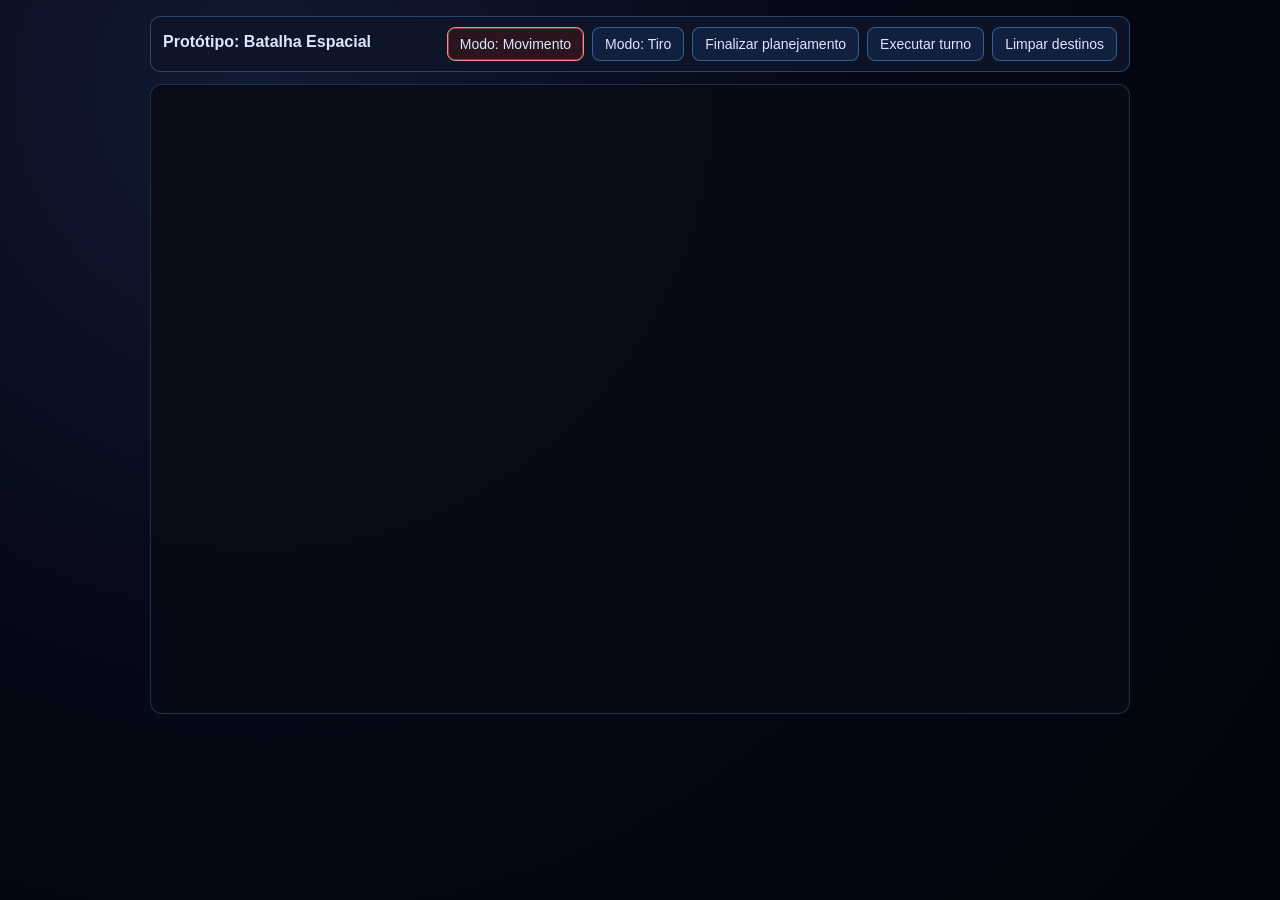
==== jogo-online/frontend/index.html @ dfd63add "Refactor HTML structure and update button labels" ====
<!DOCTYPE html>
<html lang="pt-BR">
<head>
  <meta charset="UTF-8" />
  <title>Batalha Espacial – Protótipo</title>
  <link rel="stylesheet" href="style.css">
</head>
<body>
  <div class="top-bar">
    <div>
      <strong>Protótipo: Batalha Espacial</strong>
      <div class="hint" id="turnStatus"></div>
    </div>
    <div class="controls">
      <button id="modeMove" class="active">Modo: Movimento</button>
      <button id="modeFire">Modo: Tiro</button>
      <button id="finishPlanning">Finalizar planejamento</button>
      <button id="executeTurn">Executar turno</button>
      <button id="clearDestinations">Limpar destinos</button>
    </div>
  </div>
  <div class="arena-wrap">
    <canvas id="spaceCanvas"></canvas>
  </div>
  <div class="legend" id="legend"></div>

  <script src="../game/engine.js"></script>
  <script src="ui.js"></script>
</body>
</html>
---- jogo-online/frontend/style.css ----
:root {
  --bg: #050816;
  --panel: #0f1629;
  --text: #dbe7ff;
  --accent: #58a6ff;
  --accent-2: #8bffcf;
  --danger: #ff8a8a;
}

* { box-sizing: border-box; }

body {
  margin: 0;
  min-height: 100vh;
  font-family: Arial, sans-serif;
  background: radial-gradient(circle at 20% 10%, #111a33 0%, var(--bg) 45%, #02040c 100%);
  color: var(--text);
  display: flex;
  flex-direction: column;
  align-items: center;
  padding: 16px;
  gap: 12px;
}

.top-bar {
  width: min(980px, 100%);
  display: flex;
  flex-wrap: wrap;
  justify-content: space-between;
  align-items: center;
  gap: 10px;
  background: rgba(15, 22, 41, 0.9);
  border: 1px solid rgba(88, 166, 255, 0.35);
  border-radius: 10px;
  padding: 10px 12px;
  backdrop-filter: blur(2px);
}

.controls {
  display: flex;
  gap: 8px;
  flex-wrap: wrap;
}

button, .link-btn {
  border: 1px solid rgba(88, 166, 255, 0.45);
  background: #12203f;
  color: var(--text);
  padding: 8px 12px;
  border-radius: 8px;
  cursor: pointer;
  text-decoration: none;
  font-size: 14px;
  transition: transform 0.08s ease, border-color 0.2s ease;
}

button:hover, .link-btn:hover {
  border-color: var(--accent-2);
  transform: translateY(-1px);
}

button.active {
  border-color: #ff8a8a;
  box-shadow: inset 0 0 0 1px rgba(255, 138, 138, 0.35);
  background: #2b1620;
}

button:disabled {
  opacity: 0.5;
  cursor: not-allowed;
  transform: none;
}

.hint {
  font-size: 13px;
  opacity: 0.9;
}

#turnStatus {
  font-weight: 700;
  letter-spacing: 0.2px;
  padding: 2px 0;
}

#turnStatus.turn-p1 { color: #8cc9ff; text-shadow: 0 0 10px rgba(88, 166, 255, 0.5); }
#turnStatus.turn-p2 { color: #ffb0b0; text-shadow: 0 0 10px rgba(255, 138, 138, 0.45); }
#turnStatus.turn-ready { color: #8bffcf; text-shadow: 0 0 10px rgba(139, 255, 207, 0.55); }

.arena-wrap {
  width: min(980px, 100%);
  background: rgba(8, 12, 22, 0.92);
  border: 1px solid rgba(88, 166, 255, 0.25);
  border-radius: 12px;
  padding: 8px;
}

canvas {
  width: 100%;
  height: min(68vh, 620px);
  display: block;
  border-radius: 8px;
  background: transparent;
  cursor: crosshair;
}

.legend {
  width: min(980px, 100%);
  display: grid;
  grid-template-columns: repeat(auto-fit, minmax(170px, 1fr));
  gap: 8px;
  font-size: 12px;
  opacity: 0.9;
}

.legend-item {
  background: rgba(15, 22, 41, 0.8);
  border: 1px solid rgba(88, 166, 255, 0.25);
  border-radius: 8px;
  padding: 8px;
}

.swatch {
  display: inline-block;
  width: 10px;
  height: 10px;
  border-radius: 50%;
  margin-right: 6px;
  vertical-align: middle;
}
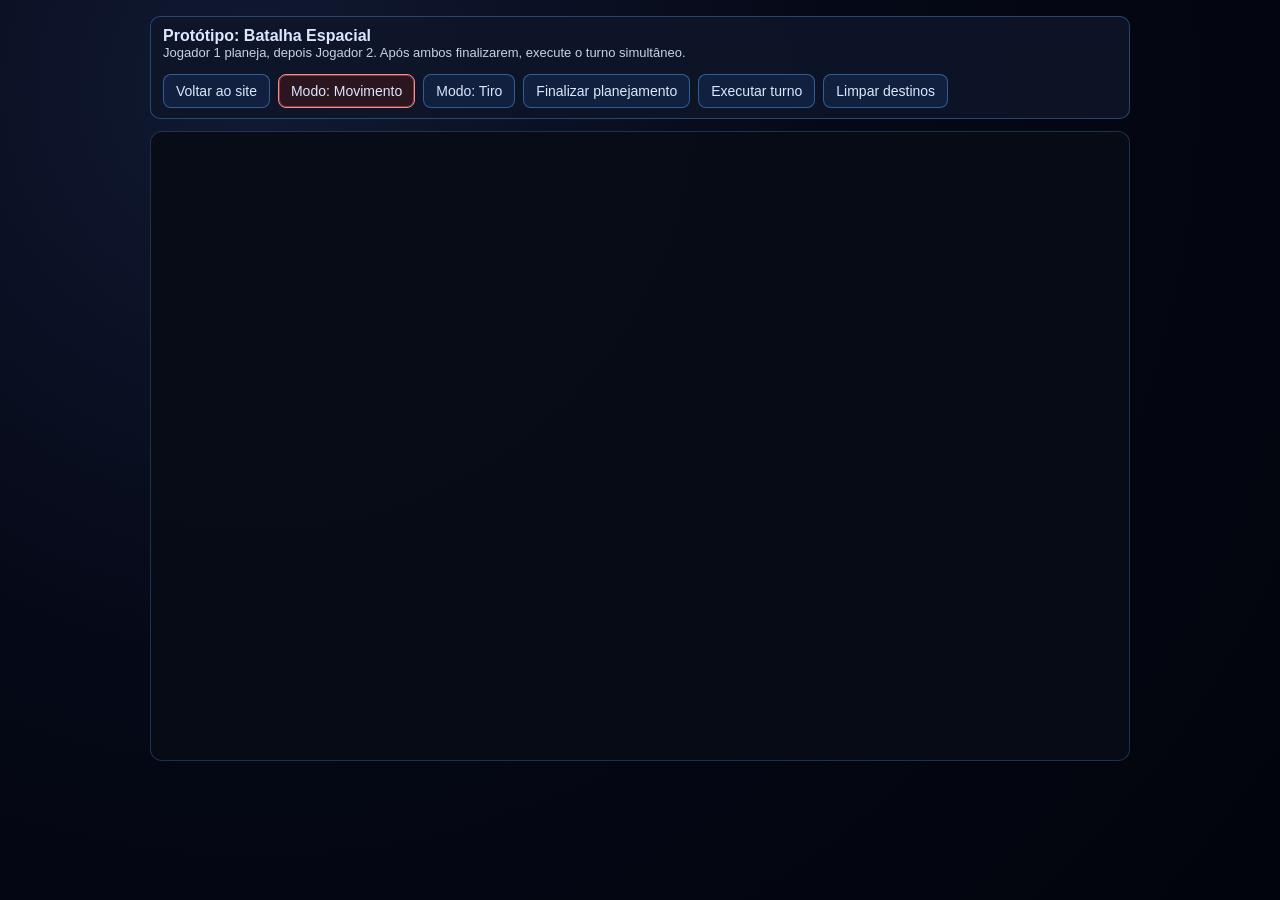
==== commit ef602ffa: "Update HTML structure and add accessibility features" ====
--- a/jogo-online/frontend/index.html
+++ b/jogo-online/frontend/index.html
@@ -2,26 +2,32 @@
 <html lang="pt-BR">
 <head>
   <meta charset="UTF-8" />
+  <meta name="viewport" content="width=device-width, initial-scale=1.0" />
   <title>Batalha Espacial – Protótipo</title>
-  <link rel="stylesheet" href="style.css">
+  <link rel="stylesheet" href="style.css" />
 </head>
 <body>
   <div class="top-bar">
     <div>
       <strong>Protótipo: Batalha Espacial</strong>
+      <div class="hint">Jogador 1 planeja, depois Jogador 2. Após ambos finalizarem, execute o turno simultâneo.</div>
       <div class="hint" id="turnStatus"></div>
     </div>
+
     <div class="controls">
-      <button id="modeMove" class="active">Modo: Movimento</button>
-      <button id="modeFire">Modo: Tiro</button>
-      <button id="finishPlanning">Finalizar planejamento</button>
-      <button id="executeTurn">Executar turno</button>
-      <button id="clearDestinations">Limpar destinos</button>
+      <a class="link-btn" href="../../index.html">Voltar ao site</a>
+      <button id="modeMove" type="button" class="active">Modo: Movimento</button>
+      <button id="modeFire" type="button">Modo: Tiro</button>
+      <button id="finishPlanning" type="button">Finalizar planejamento</button>
+      <button id="executeTurn" type="button">Executar turno</button>
+      <button id="clearDestinations" type="button">Limpar destinos</button>
     </div>
   </div>
+
   <div class="arena-wrap">
-    <canvas id="spaceCanvas"></canvas>
+    <canvas id="spaceCanvas" aria-label="Área de batalha espacial"></canvas>
   </div>
+
   <div class="legend" id="legend"></div>
 
   <script src="../game/engine.js"></script>
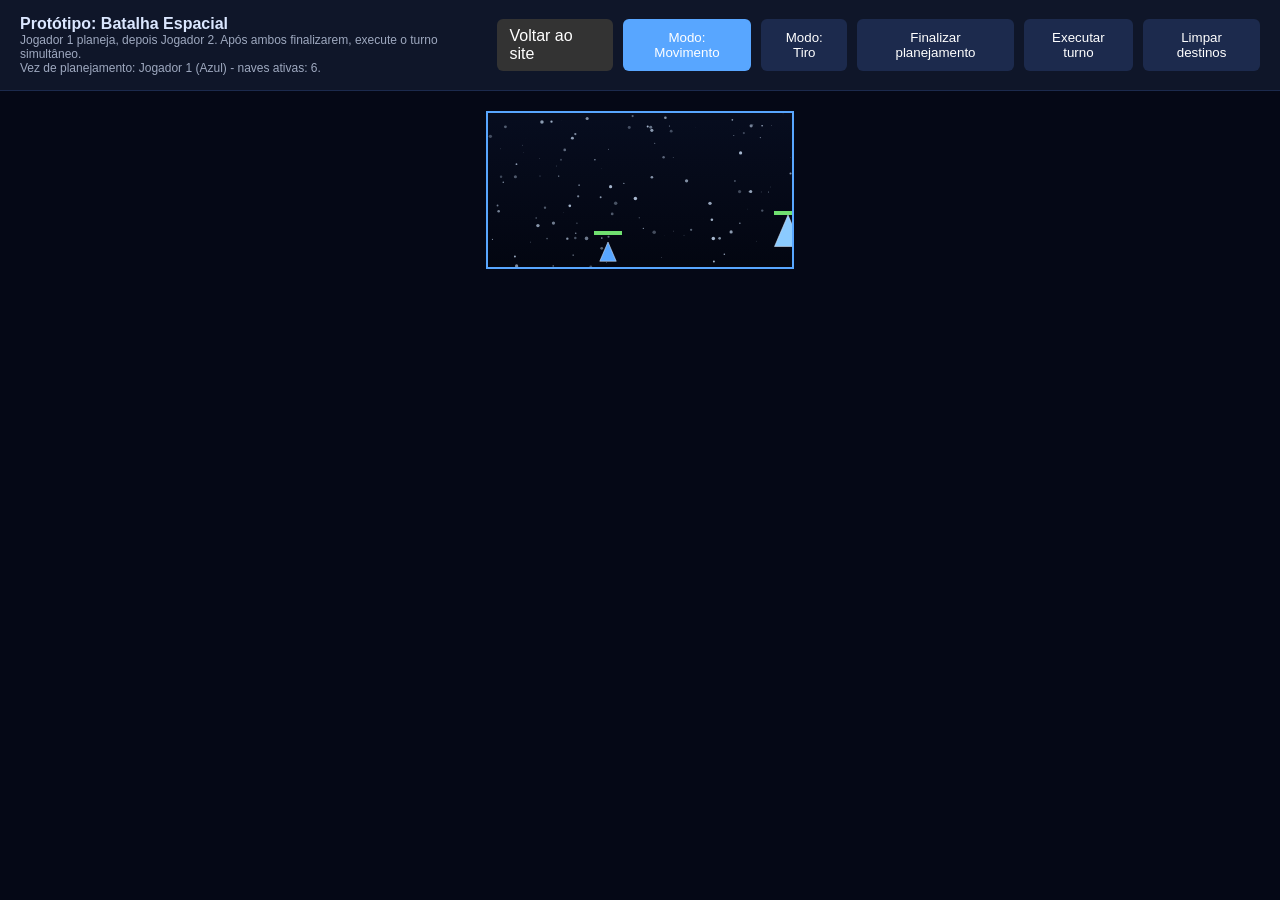
==== commit 92f82905: "Fix HTML formatting and add aria-label to canvas" ====
--- a/jogo-online/frontend/index.html
+++ b/jogo-online/frontend/index.html
@@ -28,8 +28,6 @@
     <canvas id="spaceCanvas" aria-label="Área de batalha espacial"></canvas>
   </div>
 
-  <div class="legend" id="legend"></div>
-
   <script src="../game/engine.js"></script>
   <script src="ui.js"></script>
 </body>
--- a/jogo-online/frontend/style.css
+++ b/jogo-online/frontend/style.css
@@ -1,3 +1,11 @@
+/* RESET */
+* {
+  margin: 0;
+  padding: 0;
+  box-sizing: border-box;
+}
+
+/* CORES */
 :root {
   --bg: #050816;
   --panel: #0f1629;
@@ -7,123 +15,82 @@
   --danger: #ff8a8a;
 }
 
-* { box-sizing: border-box; }
-
+/* BODY */
 body {
-  margin: 0;
-  min-height: 100vh;
+  background: var(--bg);
+  color: var(--text);
   font-family: Arial, sans-serif;
-  background: radial-gradient(circle at 20% 10%, #111a33 0%, var(--bg) 45%, #02040c 100%);
-  color: var(--text);
-  display: flex;
-  flex-direction: column;
-  align-items: center;
-  padding: 16px;
-  gap: 12px;
 }
 
+/* TOPO */
 .top-bar {
-  width: min(980px, 100%);
   display: flex;
-  flex-wrap: wrap;
   justify-content: space-between;
   align-items: center;
-  gap: 10px;
-  background: rgba(15, 22, 41, 0.9);
-  border: 1px solid rgba(88, 166, 255, 0.35);
-  border-radius: 10px;
-  padding: 10px 12px;
-  backdrop-filter: blur(2px);
+  padding: 15px 20px;
+  background: var(--panel);
+  border-bottom: 1px solid #1c2a4d;
 }
 
+.hint {
+  font-size: 12px;
+  opacity: 0.7;
+}
+
+/* BOTÕES */
 .controls {
   display: flex;
-  gap: 8px;
-  flex-wrap: wrap;
+  gap: 10px;
 }
 
-button, .link-btn {
-  border: 1px solid rgba(88, 166, 255, 0.45);
-  background: #12203f;
-  color: var(--text);
+button {
+  background: #1c2a4d;
+  color: white;
+  border: none;
   padding: 8px 12px;
-  border-radius: 8px;
   cursor: pointer;
-  text-decoration: none;
-  font-size: 14px;
-  transition: transform 0.08s ease, border-color 0.2s ease;
+  border-radius: 6px;
+  transition: 0.2s;
 }
 
-button:hover, .link-btn:hover {
-  border-color: var(--accent-2);
-  transform: translateY(-1px);
+button:hover {
+  background: var(--accent);
 }
 
 button.active {
-  border-color: #ff8a8a;
-  box-shadow: inset 0 0 0 1px rgba(255, 138, 138, 0.35);
-  background: #2b1620;
+  background: var(--accent);
 }
 
-button:disabled {
-  opacity: 0.5;
-  cursor: not-allowed;
-  transform: none;
+/* LINK */
+.link-btn {
+  background: #333;
+  padding: 8px 12px;
+  border-radius: 6px;
+  text-decoration: none;
+  color: white;
 }
 
-.hint {
-  font-size: 13px;
-  opacity: 0.9;
+.link-btn:hover {
+  background: var(--accent);
 }
 
-#turnStatus {
-  font-weight: 700;
-  letter-spacing: 0.2px;
-  padding: 2px 0;
+/* ÁREA DO JOGO */
+.arena-wrap {
+  display: flex;
+  justify-content: center;
+  align-items: center;
+  margin-top: 20px;
 }
 
-#turnStatus.turn-p1 { color: #8cc9ff; text-shadow: 0 0 10px rgba(88, 166, 255, 0.5); }
-#turnStatus.turn-p2 { color: #ffb0b0; text-shadow: 0 0 10px rgba(255, 138, 138, 0.45); }
-#turnStatus.turn-ready { color: #8bffcf; text-shadow: 0 0 10px rgba(139, 255, 207, 0.55); }
-
-.arena-wrap {
-  width: min(980px, 100%);
-  background: rgba(8, 12, 22, 0.92);
-  border: 1px solid rgba(88, 166, 255, 0.25);
-  border-radius: 12px;
-  padding: 8px;
+/* CANVAS */
+canvas {
+  background: black;
+  border: 2px solid var(--accent);
 }
 
-canvas {
-  width: 100%;
-  height: min(68vh, 620px);
-  display: block;
-  border-radius: 8px;
-  background: transparent;
-  cursor: crosshair;
+/* LEGENDA */
+.legend {
+  margin-top: 15px;
+  text-align: center;
+  font-size: 14px;
 }
-
-.legend {
-  width: min(980px, 100%);
-  display: grid;
-  grid-template-columns: repeat(auto-fit, minmax(170px, 1fr));
-  gap: 8px;
-  font-size: 12px;
-  opacity: 0.9;
-}
-
-.legend-item {
-  background: rgba(15, 22, 41, 0.8);
-  border: 1px solid rgba(88, 166, 255, 0.25);
-  border-radius: 8px;
-  padding: 8px;
-}
-
-.swatch {
-  display: inline-block;
-  width: 10px;
-  height: 10px;
-  border-radius: 50%;
-  margin-right: 6px;
-  vertical-align: middle;
-}
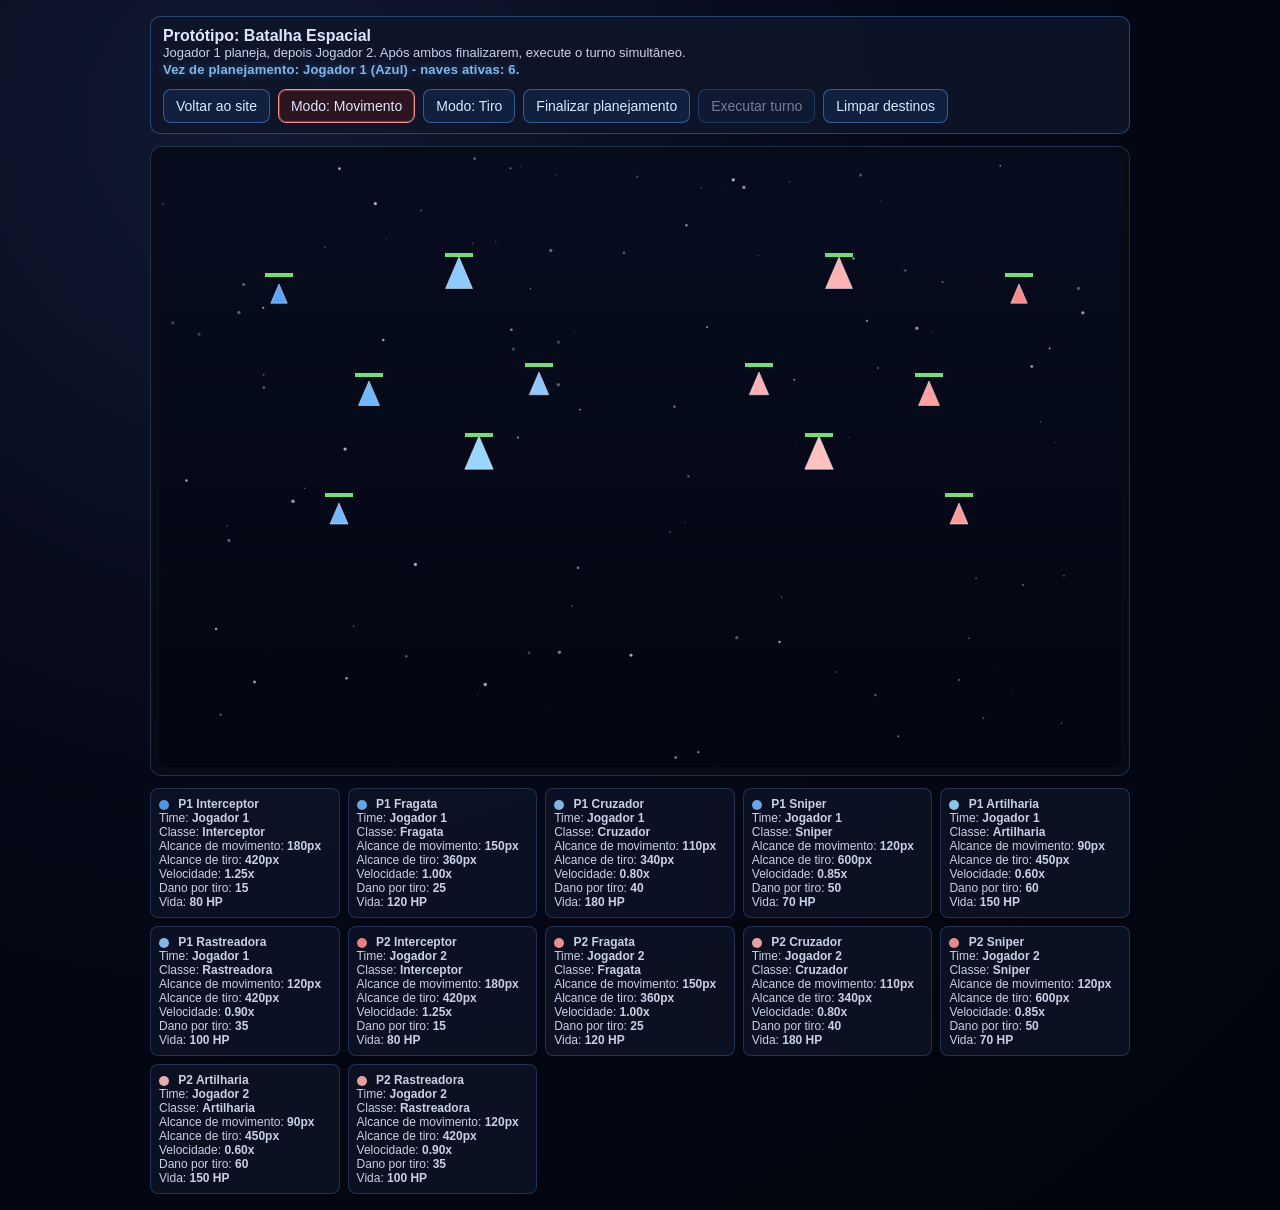
==== commit 4e3fa071: "Corrige frontend/index removendo script inline duplicado" ====
--- a/jogo-online/frontend/index.html
+++ b/jogo-online/frontend/index.html
@@ -13,9 +13,8 @@
       <div class="hint">Jogador 1 planeja, depois Jogador 2. Após ambos finalizarem, execute o turno simultâneo.</div>
       <div class="hint" id="turnStatus"></div>
     </div>
-
     <div class="controls">
-      <a class="link-btn" href="../../index.html">Voltar ao site</a>
+      <a class="link-btn" href="index.html">Voltar ao site</a>
       <button id="modeMove" type="button" class="active">Modo: Movimento</button>
       <button id="modeFire" type="button">Modo: Tiro</button>
       <button id="finishPlanning" type="button">Finalizar planejamento</button>
@@ -28,6 +27,7 @@
     <canvas id="spaceCanvas" aria-label="Área de batalha espacial"></canvas>
   </div>
 
+  <div class="legend" id="legend"></div>
   <script src="../game/engine.js"></script>
   <script src="ui.js"></script>
 </body>
--- a/jogo-online/frontend/style.css
+++ b/jogo-online/frontend/style.css
@@ -1,96 +1,140 @@
-/* RESET */
-* {
-  margin: 0;
-  padding: 0;
-  box-sizing: border-box;
-}
+    :root {
+      --bg: #050816;
+      --panel: #0f1629;
+      --text: #dbe7ff;
+      --accent: #58a6ff;
+      --accent-2: #8bffcf;
+      --danger: #ff8a8a;
+    }
 
-/* CORES */
-:root {
-  --bg: #050816;
-  --panel: #0f1629;
-  --text: #dbe7ff;
-  --accent: #58a6ff;
-  --accent-2: #8bffcf;
-  --danger: #ff8a8a;
-}
+    * { box-sizing: border-box; }
 
-/* BODY */
-body {
-  background: var(--bg);
-  color: var(--text);
-  font-family: Arial, sans-serif;
-}
+    body {
+      margin: 0;
+      min-height: 100vh;
+      font-family: Arial, sans-serif;
+      background: radial-gradient(circle at 20% 10%, #111a33 0%, var(--bg) 45%, #02040c 100%);
+      color: var(--text);
+      display: flex;
+      flex-direction: column;
+      align-items: center;
+      padding: 16px;
+      gap: 12px;
+    }
 
-/* TOPO */
-.top-bar {
-  display: flex;
-  justify-content: space-between;
-  align-items: center;
-  padding: 15px 20px;
-  background: var(--panel);
-  border-bottom: 1px solid #1c2a4d;
-}
+    .top-bar {
+      width: min(980px, 100%);
+      display: flex;
+      flex-wrap: wrap;
+      justify-content: space-between;
+      align-items: center;
+      gap: 10px;
+      background: rgba(15, 22, 41, 0.9);
+      border: 1px solid rgba(88, 166, 255, 0.35);
+      border-radius: 10px;
+      padding: 10px 12px;
+      backdrop-filter: blur(2px);
+    }
 
-.hint {
-  font-size: 12px;
-  opacity: 0.7;
-}
+    .controls {
+      display: flex;
+      gap: 8px;
+      flex-wrap: wrap;
+    }
 
-/* BOTÕES */
-.controls {
-  display: flex;
-  gap: 10px;
-}
+    button, .link-btn {
+      border: 1px solid rgba(88, 166, 255, 0.45);
+      background: #12203f;
+      color: var(--text);
+      padding: 8px 12px;
+      border-radius: 8px;
+      cursor: pointer;
+      text-decoration: none;
+      font-size: 14px;
+      transition: transform 0.08s ease, border-color 0.2s ease;
+    }
 
-button {
-  background: #1c2a4d;
-  color: white;
-  border: none;
-  padding: 8px 12px;
-  cursor: pointer;
-  border-radius: 6px;
-  transition: 0.2s;
-}
+    button:hover, .link-btn:hover {
+      border-color: var(--accent-2);
+      transform: translateY(-1px);
+    }
 
-button:hover {
-  background: var(--accent);
-}
+    button.active {
+      border-color: #ff8a8a;
+      box-shadow: inset 0 0 0 1px rgba(255, 138, 138, 0.35);
+      background: #2b1620;
+    }
 
-button.active {
-  background: var(--accent);
-}
+    button:disabled {
+      opacity: 0.5;
+      cursor: not-allowed;
+      transform: none;
+    }
 
-/* LINK */
-.link-btn {
-  background: #333;
-  padding: 8px 12px;
-  border-radius: 6px;
-  text-decoration: none;
-  color: white;
-}
+    .hint {
+      font-size: 13px;
+      opacity: 0.9;
+    }
 
-.link-btn:hover {
-  background: var(--accent);
-}
+    #turnStatus {
+      font-weight: 700;
+      letter-spacing: 0.2px;
+      padding: 2px 0;
+    }
 
-/* ÁREA DO JOGO */
-.arena-wrap {
-  display: flex;
-  justify-content: center;
-  align-items: center;
-  margin-top: 20px;
-}
+    #turnStatus.turn-p1 {
+      color: #8cc9ff;
+      text-shadow: 0 0 10px rgba(88, 166, 255, 0.5);
+    }
 
-/* CANVAS */
-canvas {
-  background: black;
-  border: 2px solid var(--accent);
-}
+    #turnStatus.turn-p2 {
+      color: #ffb0b0;
+      text-shadow: 0 0 10px rgba(255, 138, 138, 0.45);
+    }
 
-/* LEGENDA */
-.legend {
-  margin-top: 15px;
-  text-align: center;
-  font-size: 14px;
-}
+    #turnStatus.turn-ready {
+      color: #8bffcf;
+      text-shadow: 0 0 10px rgba(139, 255, 207, 0.55);
+    }
+
+    .arena-wrap {
+      width: min(980px, 100%);
+      background: rgba(8, 12, 22, 0.92);
+      border: 1px solid rgba(88, 166, 255, 0.25);
+      border-radius: 12px;
+      padding: 8px;
+    }
+
+    canvas {
+      width: 100%;
+      height: min(68vh, 620px);
+      display: block;
+      border-radius: 8px;
+      background: transparent;
+      cursor: crosshair;
+    }
+
+    .legend {
+      width: min(980px, 100%);
+      display: grid;
+      grid-template-columns: repeat(auto-fit, minmax(170px, 1fr));
+      gap: 8px;
+      font-size: 12px;
+      opacity: 0.9;
+    }
+
+    .legend-item {
+      background: rgba(15, 22, 41, 0.8);
+      border: 1px solid rgba(88, 166, 255, 0.25);
+      border-radius: 8px;
+      padding: 8px;
+    }
+
+    .swatch {
+      display: inline-block;
+      width: 10px;
+      height: 10px;
+      border-radius: 50%;
+      margin-right: 6px;
+      vertical-align: middle;
+    }
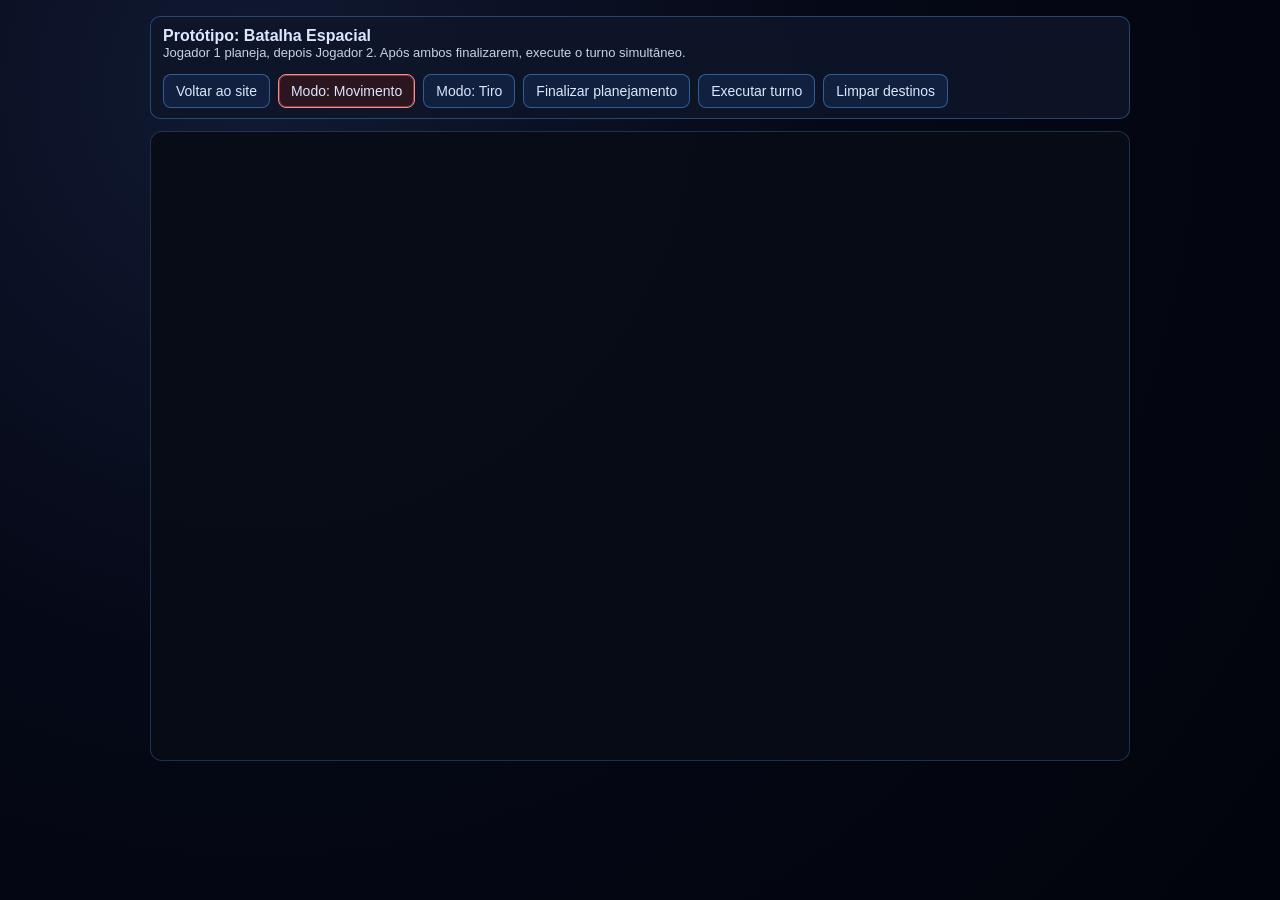
==== commit 0b485292: "Merge branch 'main' into codex/task-title-6rvwva" ====
--- a/jogo-online/frontend/index.html
+++ b/jogo-online/frontend/index.html
@@ -13,8 +13,9 @@
       <div class="hint">Jogador 1 planeja, depois Jogador 2. Após ambos finalizarem, execute o turno simultâneo.</div>
       <div class="hint" id="turnStatus"></div>
     </div>
+
     <div class="controls">
-      <a class="link-btn" href="index.html">Voltar ao site</a>
+      <a class="link-btn" href="../../index.html">Voltar ao site</a>
       <button id="modeMove" type="button" class="active">Modo: Movimento</button>
       <button id="modeFire" type="button">Modo: Tiro</button>
       <button id="finishPlanning" type="button">Finalizar planejamento</button>
@@ -27,7 +28,6 @@
     <canvas id="spaceCanvas" aria-label="Área de batalha espacial"></canvas>
   </div>
 
-  <div class="legend" id="legend"></div>
   <script src="../game/engine.js"></script>
   <script src="ui.js"></script>
 </body>
--- a/jogo-online/frontend/style.css
+++ b/jogo-online/frontend/style.css
@@ -1,140 +1,119 @@
-    :root {
-      --bg: #050816;
-      --panel: #0f1629;
-      --text: #dbe7ff;
-      --accent: #58a6ff;
-      --accent-2: #8bffcf;
-      --danger: #ff8a8a;
-    }
+:root {
+  --bg: #050816;
+  --panel: #0f1629;
+  --text: #dbe7ff;
+  --accent: #58a6ff;
+  --accent-2: #8bffcf;
+  --danger: #ff8a8a;
+}
 
-    * { box-sizing: border-box; }
+* {
+  box-sizing: border-box;
+}
 
-    body {
-      margin: 0;
-      min-height: 100vh;
-      font-family: Arial, sans-serif;
-      background: radial-gradient(circle at 20% 10%, #111a33 0%, var(--bg) 45%, #02040c 100%);
-      color: var(--text);
-      display: flex;
-      flex-direction: column;
-      align-items: center;
-      padding: 16px;
-      gap: 12px;
-    }
+body {
+  margin: 0;
+  min-height: 100vh;
+  font-family: Arial, sans-serif;
+  background: radial-gradient(circle at 20% 10%, #111a33 0%, var(--bg) 45%, #02040c 100%);
+  color: var(--text);
+  display: flex;
+  flex-direction: column;
+  align-items: center;
+  padding: 16px;
+  gap: 12px;
+}
 
-    .top-bar {
-      width: min(980px, 100%);
-      display: flex;
-      flex-wrap: wrap;
-      justify-content: space-between;
-      align-items: center;
-      gap: 10px;
-      background: rgba(15, 22, 41, 0.9);
-      border: 1px solid rgba(88, 166, 255, 0.35);
-      border-radius: 10px;
-      padding: 10px 12px;
-      backdrop-filter: blur(2px);
-    }
+.top-bar {
+  width: min(980px, 100%);
+  display: flex;
+  flex-wrap: wrap;
+  justify-content: space-between;
+  align-items: center;
+  gap: 10px;
+  background: rgba(15, 22, 41, 0.9);
+  border: 1px solid rgba(88, 166, 255, 0.35);
+  border-radius: 10px;
+  padding: 10px 12px;
+  backdrop-filter: blur(2px);
+}
 
-    .controls {
-      display: flex;
-      gap: 8px;
-      flex-wrap: wrap;
-    }
+.controls {
+  display: flex;
+  gap: 8px;
+  flex-wrap: wrap;
+}
 
-    button, .link-btn {
-      border: 1px solid rgba(88, 166, 255, 0.45);
-      background: #12203f;
-      color: var(--text);
-      padding: 8px 12px;
-      border-radius: 8px;
-      cursor: pointer;
-      text-decoration: none;
-      font-size: 14px;
-      transition: transform 0.08s ease, border-color 0.2s ease;
-    }
+button,
+.link-btn {
+  border: 1px solid rgba(88, 166, 255, 0.45);
+  background: #12203f;
+  color: var(--text);
+  padding: 8px 12px;
+  border-radius: 8px;
+  cursor: pointer;
+  text-decoration: none;
+  font-size: 14px;
+  transition: transform 0.08s ease, border-color 0.2s ease;
+}
 
-    button:hover, .link-btn:hover {
-      border-color: var(--accent-2);
-      transform: translateY(-1px);
-    }
+button:hover,
+.link-btn:hover {
+  border-color: var(--accent-2);
+  transform: translateY(-1px);
+}
 
-    button.active {
-      border-color: #ff8a8a;
-      box-shadow: inset 0 0 0 1px rgba(255, 138, 138, 0.35);
-      background: #2b1620;
-    }
+button.active {
+  border-color: #ff8a8a;
+  box-shadow: inset 0 0 0 1px rgba(255, 138, 138, 0.35);
+  background: #2b1620;
+}
 
-    button:disabled {
-      opacity: 0.5;
-      cursor: not-allowed;
-      transform: none;
-    }
+button:disabled {
+  opacity: 0.5;
+  cursor: not-allowed;
+  transform: none;
+}
 
-    .hint {
-      font-size: 13px;
-      opacity: 0.9;
-    }
+.hint {
+  font-size: 13px;
+  opacity: 0.9;
+}
 
-    #turnStatus {
-      font-weight: 700;
-      letter-spacing: 0.2px;
-      padding: 2px 0;
-    }
+#turnStatus {
+  font-weight: 700;
+  letter-spacing: 0.2px;
+  padding: 2px 0;
+}
 
-    #turnStatus.turn-p1 {
-      color: #8cc9ff;
-      text-shadow: 0 0 10px rgba(88, 166, 255, 0.5);
-    }
+#turnStatus.turn-p1 {
+  color: #8cc9ff;
+  text-shadow: 0 0 10px rgba(88, 166, 255, 0.5);
+}
 
-    #turnStatus.turn-p2 {
-      color: #ffb0b0;
-      text-shadow: 0 0 10px rgba(255, 138, 138, 0.45);
-    }
+#turnStatus.turn-p2 {
+  color: #ffb0b0;
+  text-shadow: 0 0 10px rgba(255, 138, 138, 0.45);
+}
 
-    #turnStatus.turn-ready {
-      color: #8bffcf;
-      text-shadow: 0 0 10px rgba(139, 255, 207, 0.55);
-    }
+#turnStatus.turn-ready {
+  color: #8bffcf;
+  text-shadow: 0 0 10px rgba(139, 255, 207, 0.55);
+}
 
-    .arena-wrap {
-      width: min(980px, 100%);
-      background: rgba(8, 12, 22, 0.92);
-      border: 1px solid rgba(88, 166, 255, 0.25);
-      border-radius: 12px;
-      padding: 8px;
-    }
+.arena-wrap {
+  width: min(980px, 100%);
+  background: rgba(8, 12, 22, 0.92);
+  border: 1px solid rgba(88, 166, 255, 0.25);
+  border-radius: 12px;
+  padding: 8px;
+}
 
-    canvas {
-      width: 100%;
-      height: min(68vh, 620px);
-      display: block;
-      border-radius: 8px;
-      background: transparent;
-      cursor: crosshair;
-    }
-
-    .legend {
-      width: min(980px, 100%);
-      display: grid;
-      grid-template-columns: repeat(auto-fit, minmax(170px, 1fr));
-      gap: 8px;
-      font-size: 12px;
-      opacity: 0.9;
-    }
-
-    .legend-item {
-      background: rgba(15, 22, 41, 0.8);
-      border: 1px solid rgba(88, 166, 255, 0.25);
-      border-radius: 8px;
-      padding: 8px;
-    }
-
-    .swatch {
-      display: inline-block;
-      width: 10px;
-      height: 10px;
-      border-radius: 50%;
-      margin-right: 6px;
-      vertical-align: middle;
-    }
+canvas {
+  width: 100%;
+  height: min(68vh, 620px);
+  display: block;
+  border-radius: 8px;
+  background: transparent;
+  cursor: crosshair;
+}
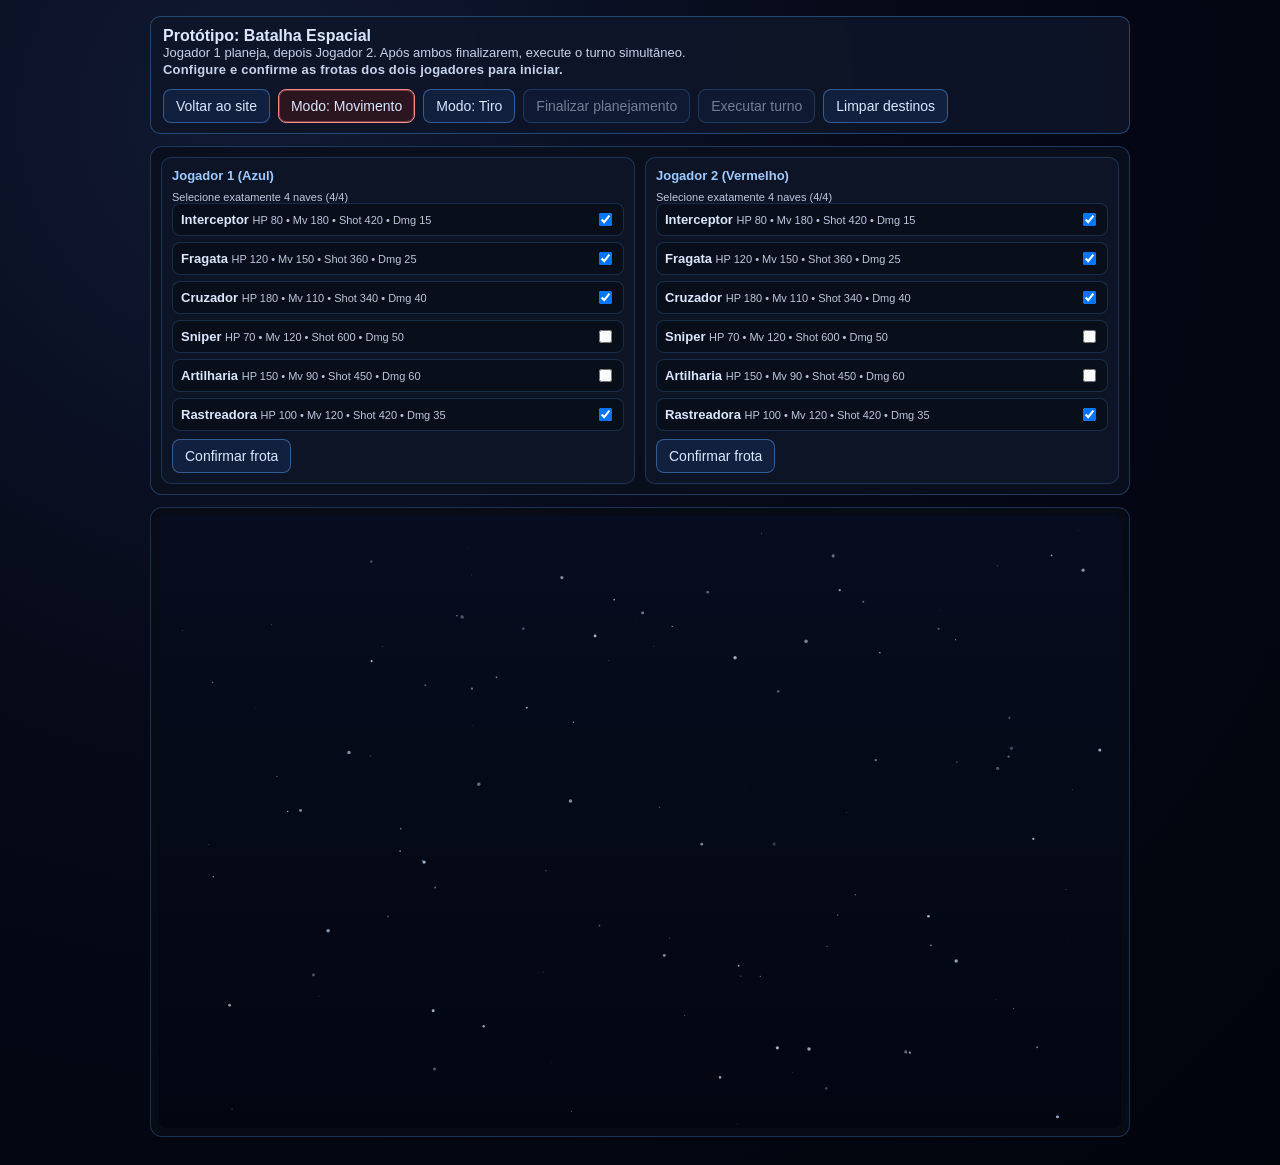
==== commit 91ff7075: "Adiciona tela de frota com confirmação dos dois jogadores" ====
--- a/jogo-online/frontend/index.html
+++ b/jogo-online/frontend/index.html
@@ -13,7 +13,6 @@
       <div class="hint">Jogador 1 planeja, depois Jogador 2. Após ambos finalizarem, execute o turno simultâneo.</div>
       <div class="hint" id="turnStatus"></div>
     </div>
-
     <div class="controls">
       <a class="link-btn" href="../../index.html">Voltar ao site</a>
       <button id="modeMove" type="button" class="active">Modo: Movimento</button>
@@ -24,10 +23,13 @@
     </div>
   </div>
 
+  <section id="fleetSetup" class="fleet-setup"></section>
+
   <div class="arena-wrap">
     <canvas id="spaceCanvas" aria-label="Área de batalha espacial"></canvas>
   </div>
 
+  <div class="legend" id="legend"></div>
   <script src="../game/engine.js"></script>
   <script src="ui.js"></script>
 </body>
--- a/jogo-online/frontend/style.css
+++ b/jogo-online/frontend/style.css
@@ -1,119 +1,186 @@
-:root {
-  --bg: #050816;
-  --panel: #0f1629;
-  --text: #dbe7ff;
-  --accent: #58a6ff;
-  --accent-2: #8bffcf;
-  --danger: #ff8a8a;
-}
+    :root {
+      --bg: #050816;
+      --panel: #0f1629;
+      --text: #dbe7ff;
+      --accent: #58a6ff;
+      --accent-2: #8bffcf;
+      --danger: #ff8a8a;
+    }
 
-* {
-  box-sizing: border-box;
-}
+    * { box-sizing: border-box; }
 
-body {
-  margin: 0;
-  min-height: 100vh;
-  font-family: Arial, sans-serif;
-  background: radial-gradient(circle at 20% 10%, #111a33 0%, var(--bg) 45%, #02040c 100%);
-  color: var(--text);
-  display: flex;
-  flex-direction: column;
-  align-items: center;
-  padding: 16px;
-  gap: 12px;
-}
+    body {
+      margin: 0;
+      min-height: 100vh;
+      font-family: Arial, sans-serif;
+      background: radial-gradient(circle at 20% 10%, #111a33 0%, var(--bg) 45%, #02040c 100%);
+      color: var(--text);
+      display: flex;
+      flex-direction: column;
+      align-items: center;
+      padding: 16px;
+      gap: 12px;
+    }
 
-.top-bar {
-  width: min(980px, 100%);
-  display: flex;
-  flex-wrap: wrap;
-  justify-content: space-between;
-  align-items: center;
-  gap: 10px;
-  background: rgba(15, 22, 41, 0.9);
-  border: 1px solid rgba(88, 166, 255, 0.35);
-  border-radius: 10px;
-  padding: 10px 12px;
-  backdrop-filter: blur(2px);
-}
+    .top-bar {
+      width: min(980px, 100%);
+      display: flex;
+      flex-wrap: wrap;
+      justify-content: space-between;
+      align-items: center;
+      gap: 10px;
+      background: rgba(15, 22, 41, 0.9);
+      border: 1px solid rgba(88, 166, 255, 0.35);
+      border-radius: 10px;
+      padding: 10px 12px;
+      backdrop-filter: blur(2px);
+    }
 
-.controls {
-  display: flex;
-  gap: 8px;
-  flex-wrap: wrap;
-}
+    .controls {
+      display: flex;
+      gap: 8px;
+      flex-wrap: wrap;
+    }
 
-button,
-.link-btn {
-  border: 1px solid rgba(88, 166, 255, 0.45);
-  background: #12203f;
-  color: var(--text);
-  padding: 8px 12px;
-  border-radius: 8px;
-  cursor: pointer;
-  text-decoration: none;
-  font-size: 14px;
-  transition: transform 0.08s ease, border-color 0.2s ease;
-}
+    button, .link-btn {
+      border: 1px solid rgba(88, 166, 255, 0.45);
+      background: #12203f;
+      color: var(--text);
+      padding: 8px 12px;
+      border-radius: 8px;
+      cursor: pointer;
+      text-decoration: none;
+      font-size: 14px;
+      transition: transform 0.08s ease, border-color 0.2s ease;
+    }
 
-button:hover,
-.link-btn:hover {
-  border-color: var(--accent-2);
-  transform: translateY(-1px);
-}
+    button:hover, .link-btn:hover {
+      border-color: var(--accent-2);
+      transform: translateY(-1px);
+    }
 
-button.active {
-  border-color: #ff8a8a;
-  box-shadow: inset 0 0 0 1px rgba(255, 138, 138, 0.35);
-  background: #2b1620;
-}
+    button.active {
+      border-color: #ff8a8a;
+      box-shadow: inset 0 0 0 1px rgba(255, 138, 138, 0.35);
+      background: #2b1620;
+    }
 
-button:disabled {
-  opacity: 0.5;
-  cursor: not-allowed;
-  transform: none;
-}
+    button:disabled {
+      opacity: 0.5;
+      cursor: not-allowed;
+      transform: none;
+    }
 
-.hint {
-  font-size: 13px;
-  opacity: 0.9;
-}
+    .hint {
+      font-size: 13px;
+      opacity: 0.9;
+    }
 
-#turnStatus {
-  font-weight: 700;
-  letter-spacing: 0.2px;
-  padding: 2px 0;
-}
+    #turnStatus {
+      font-weight: 700;
+      letter-spacing: 0.2px;
+      padding: 2px 0;
+    }
 
-#turnStatus.turn-p1 {
-  color: #8cc9ff;
-  text-shadow: 0 0 10px rgba(88, 166, 255, 0.5);
-}
+    #turnStatus.turn-p1 {
+      color: #8cc9ff;
+      text-shadow: 0 0 10px rgba(88, 166, 255, 0.5);
+    }
 
-#turnStatus.turn-p2 {
-  color: #ffb0b0;
-  text-shadow: 0 0 10px rgba(255, 138, 138, 0.45);
-}
+    #turnStatus.turn-p2 {
+      color: #ffb0b0;
+      text-shadow: 0 0 10px rgba(255, 138, 138, 0.45);
+    }
 
-#turnStatus.turn-ready {
-  color: #8bffcf;
-  text-shadow: 0 0 10px rgba(139, 255, 207, 0.55);
-}
+    #turnStatus.turn-ready {
+      color: #8bffcf;
+      text-shadow: 0 0 10px rgba(139, 255, 207, 0.55);
+    }
 
-.arena-wrap {
-  width: min(980px, 100%);
-  background: rgba(8, 12, 22, 0.92);
-  border: 1px solid rgba(88, 166, 255, 0.25);
-  border-radius: 12px;
-  padding: 8px;
-}
+    .arena-wrap {
+      width: min(980px, 100%);
+      background: rgba(8, 12, 22, 0.92);
+      border: 1px solid rgba(88, 166, 255, 0.25);
+      border-radius: 12px;
+      padding: 8px;
+    }
 
-canvas {
-  width: 100%;
-  height: min(68vh, 620px);
-  display: block;
-  border-radius: 8px;
-  background: transparent;
-  cursor: crosshair;
-}
+    .fleet-setup {
+      width: min(980px, 100%);
+      background: rgba(10, 16, 30, 0.92);
+      border: 1px solid rgba(88, 166, 255, 0.28);
+      border-radius: 12px;
+      padding: 10px;
+      display: grid;
+      grid-template-columns: repeat(auto-fit, minmax(280px, 1fr));
+      gap: 10px;
+    }
+
+    .fleet-card {
+      background: rgba(15, 22, 41, 0.85);
+      border: 1px solid rgba(88, 166, 255, 0.22);
+      border-radius: 10px;
+      padding: 10px;
+      font-size: 13px;
+    }
+
+    .fleet-card h4 {
+      margin: 0 0 8px;
+      color: #9ecbff;
+    }
+
+    .fleet-list {
+      display: grid;
+      gap: 6px;
+      margin-bottom: 8px;
+    }
+
+    .fleet-item {
+      display: flex;
+      align-items: center;
+      justify-content: space-between;
+      gap: 8px;
+      background: rgba(8, 13, 24, 0.8);
+      border: 1px solid rgba(88, 166, 255, 0.2);
+      border-radius: 8px;
+      padding: 6px 8px;
+    }
+
+    .fleet-meta {
+      font-size: 11px;
+      opacity: 0.85;
+    }
+
+    canvas {
+      width: 100%;
+      height: min(68vh, 620px);
+      display: block;
+      border-radius: 8px;
+      background: transparent;
+      cursor: crosshair;
+    }
+
+    .legend {
+      width: min(980px, 100%);
+      display: grid;
+      grid-template-columns: repeat(auto-fit, minmax(170px, 1fr));
+      gap: 8px;
+      font-size: 12px;
+      opacity: 0.9;
+    }
+
+    .legend-item {
+      background: rgba(15, 22, 41, 0.8);
+      border: 1px solid rgba(88, 166, 255, 0.25);
+      border-radius: 8px;
+      padding: 8px;
+    }
+
+    .swatch {
+      display: inline-block;
+      width: 10px;
+      height: 10px;
+      border-radius: 50%;
+      margin-right: 6px;
+      vertical-align: middle;
+    }
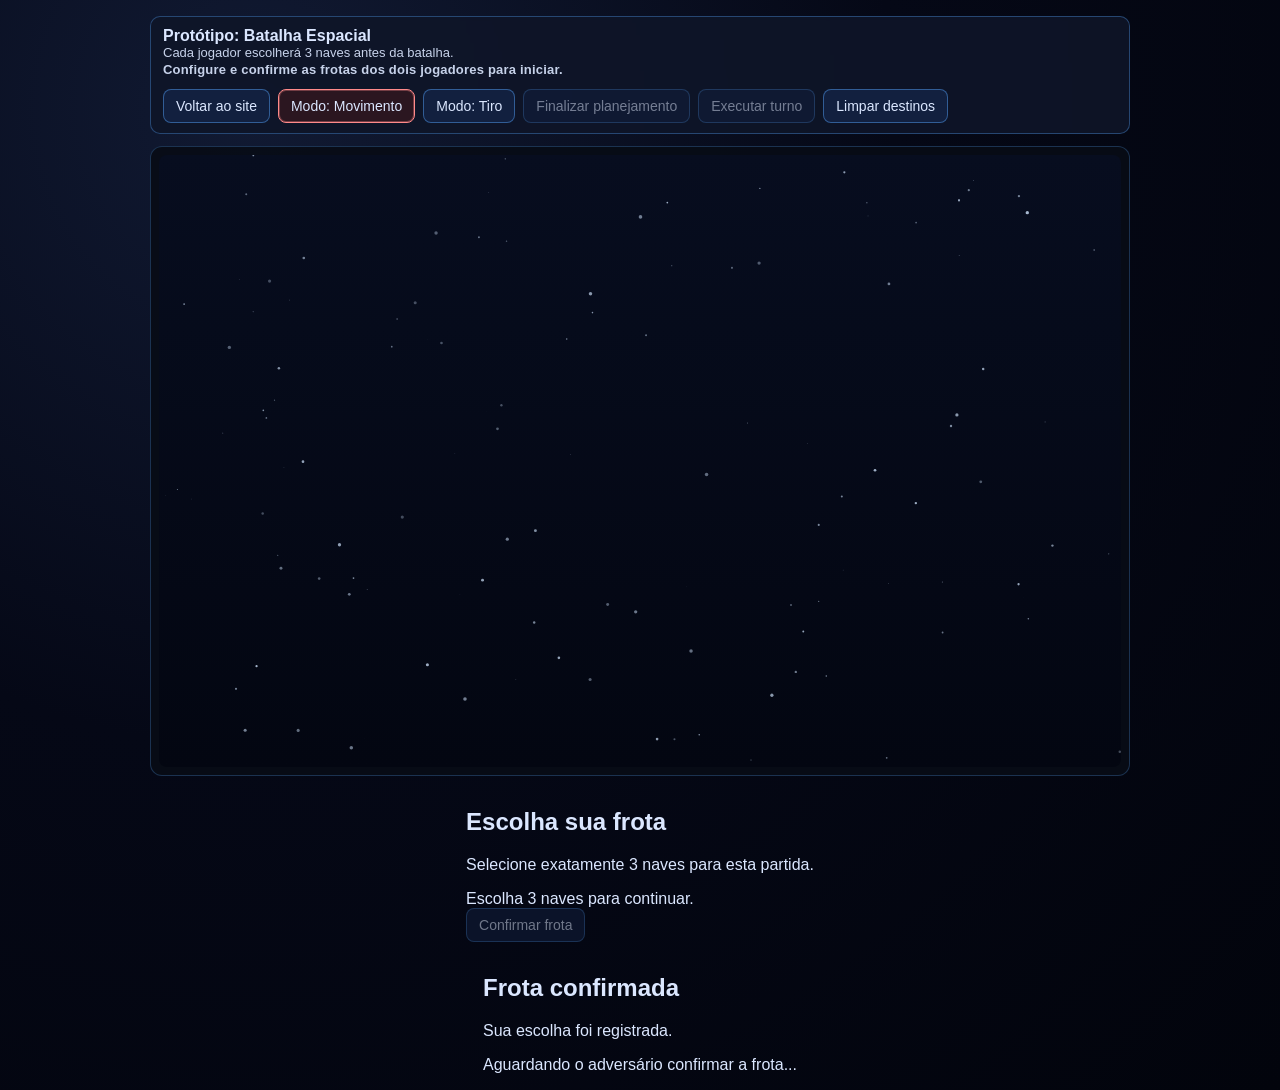
==== commit 9ada52bd: "Update game instructions and add fleet selection UI" ====
--- a/jogo-online/frontend/index.html
+++ b/jogo-online/frontend/index.html
@@ -10,9 +10,10 @@
   <div class="top-bar">
     <div>
       <strong>Protótipo: Batalha Espacial</strong>
-      <div class="hint">Jogador 1 planeja, depois Jogador 2. Após ambos finalizarem, execute o turno simultâneo.</div>
+      <div class="hint">Cada jogador escolherá 3 naves antes da batalha.</div>
       <div class="hint" id="turnStatus"></div>
     </div>
+
     <div class="controls">
       <a class="link-btn" href="../../index.html">Voltar ao site</a>
       <button id="modeMove" type="button" class="active">Modo: Movimento</button>
@@ -23,13 +24,42 @@
     </div>
   </div>
 
-  <section id="fleetSetup" class="fleet-setup"></section>
-
   <div class="arena-wrap">
     <canvas id="spaceCanvas" aria-label="Área de batalha espacial"></canvas>
   </div>
 
-  <div class="legend" id="legend"></div>
+  <div id="fleetOverlay" class="fleet-overlay">
+    <div class="fleet-panel">
+      <div class="fleet-header">
+        <h2>Escolha sua frota</h2>
+        <p>Selecione exatamente 3 naves para esta partida.</p>
+      </div>
+
+      <div id="fleetStatus" class="fleet-status">
+        Escolha 3 naves para continuar.
+      </div>
+
+      <div id="fleetOptions" class="fleet-options"></div>
+
+      <div class="fleet-actions">
+        <button id="confirmFleetBtn" type="button" disabled>Confirmar frota</button>
+      </div>
+    </div>
+  </div>
+
+  <div id="waitingOverlay" class="fleet-overlay hidden">
+    <div class="fleet-panel waiting-panel">
+      <div class="fleet-header">
+        <h2>Frota confirmada</h2>
+        <p>Sua escolha foi registrada.</p>
+      </div>
+
+      <div class="fleet-status waiting-status">
+        Aguardando o adversário confirmar a frota...
+      </div>
+    </div>
+  </div>
+
   <script src="../game/engine.js"></script>
   <script src="ui.js"></script>
 </body>
